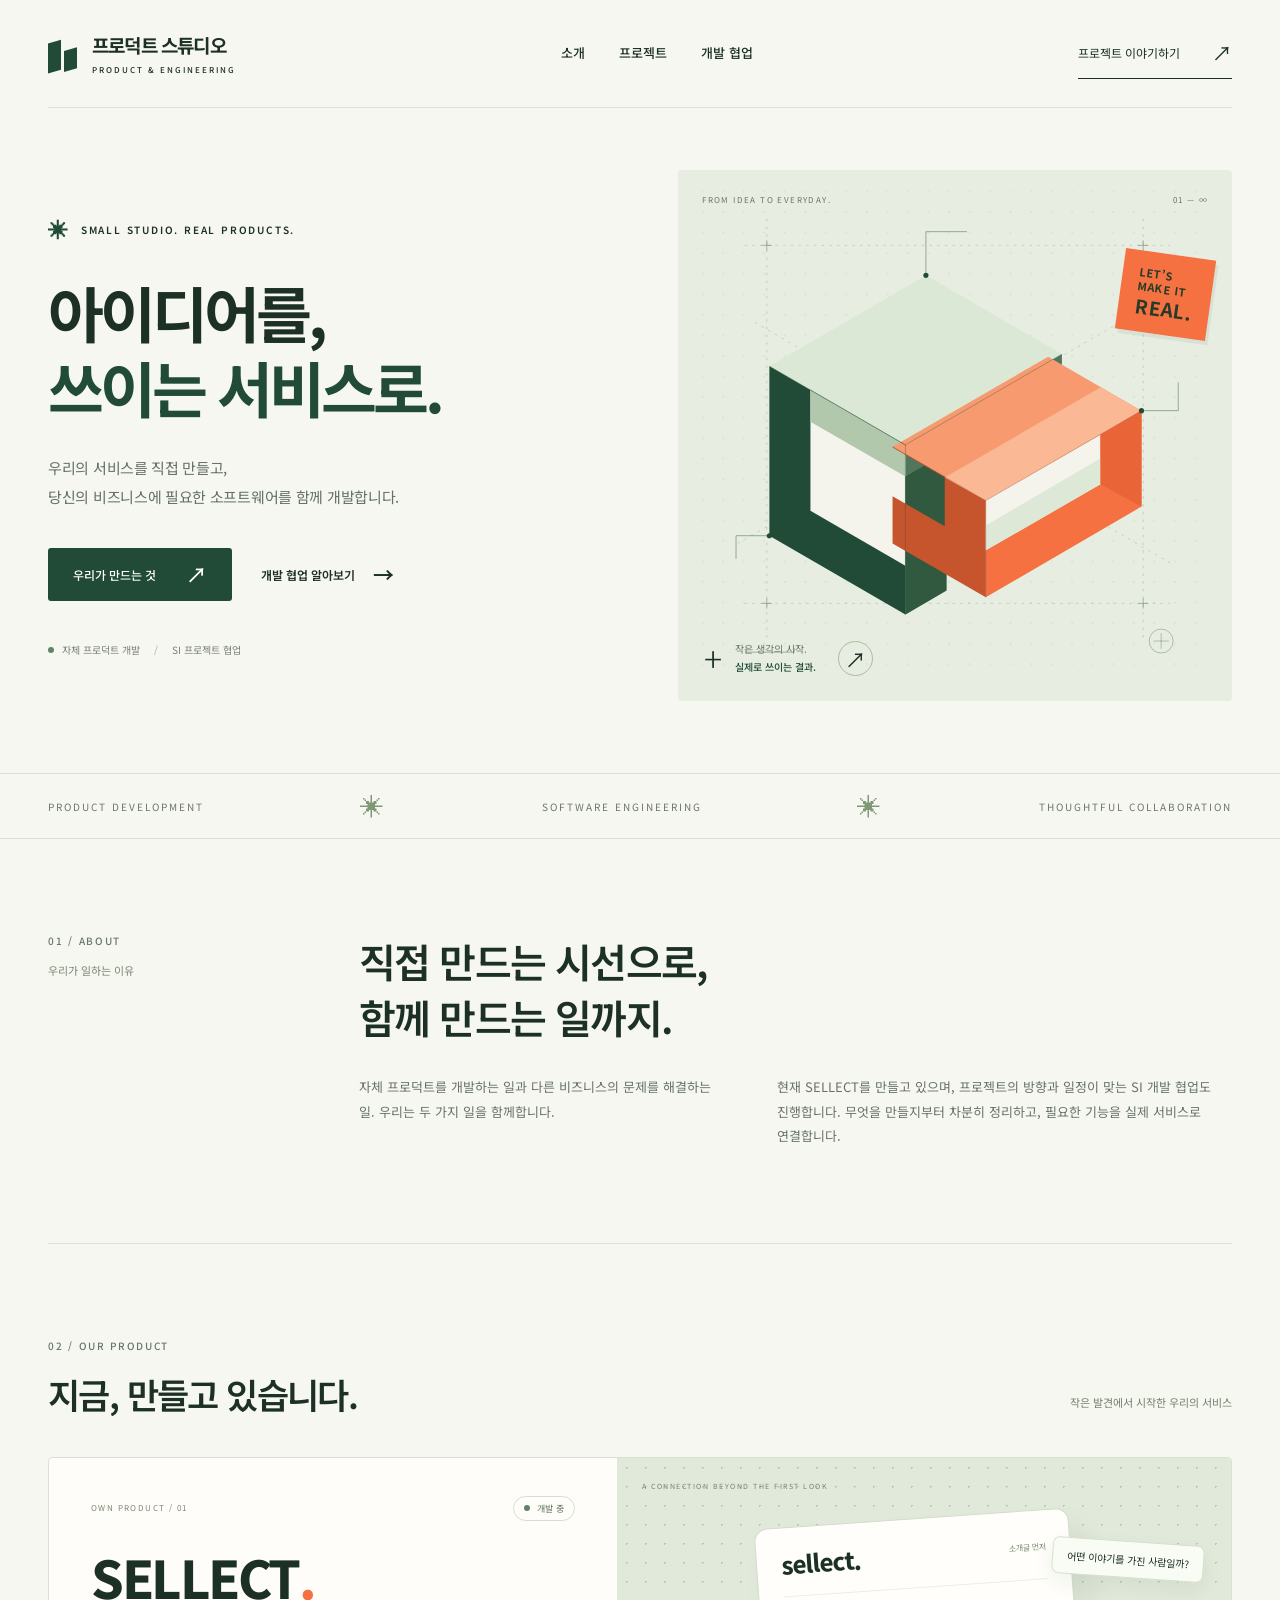
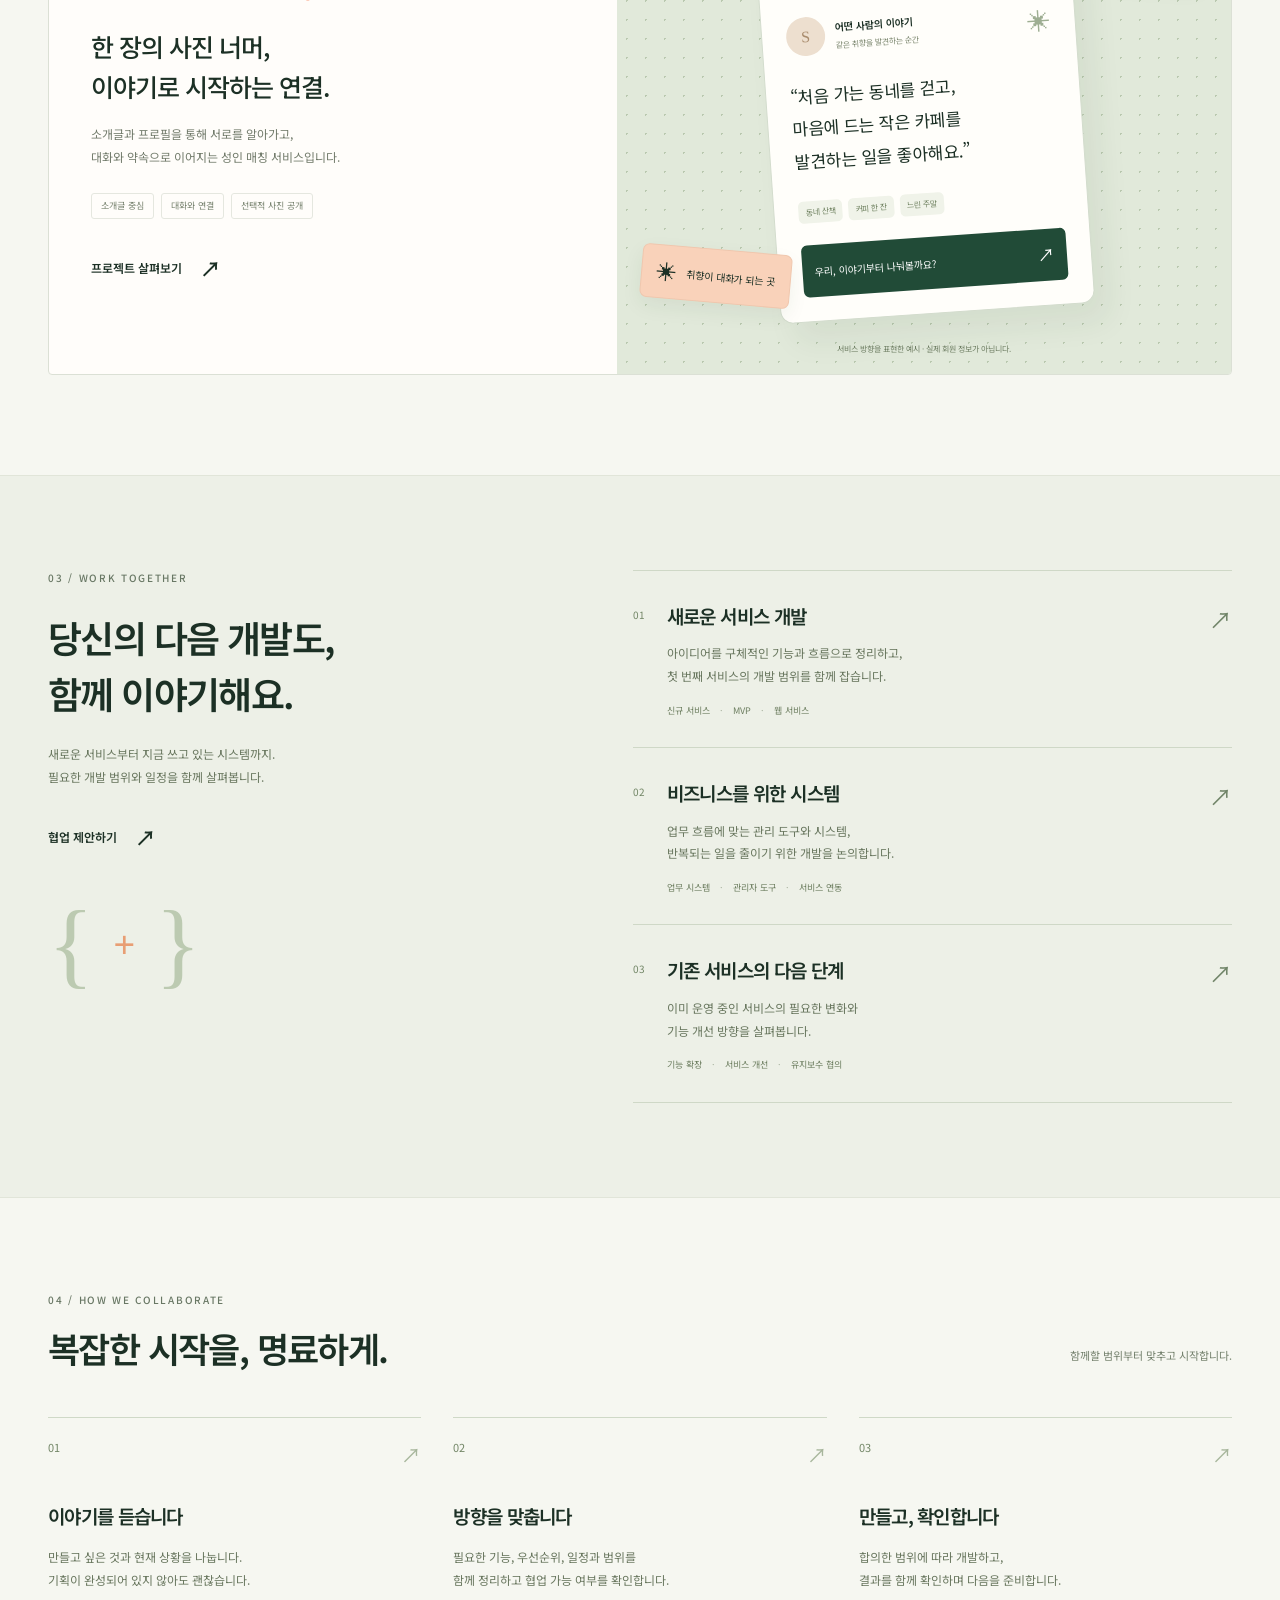
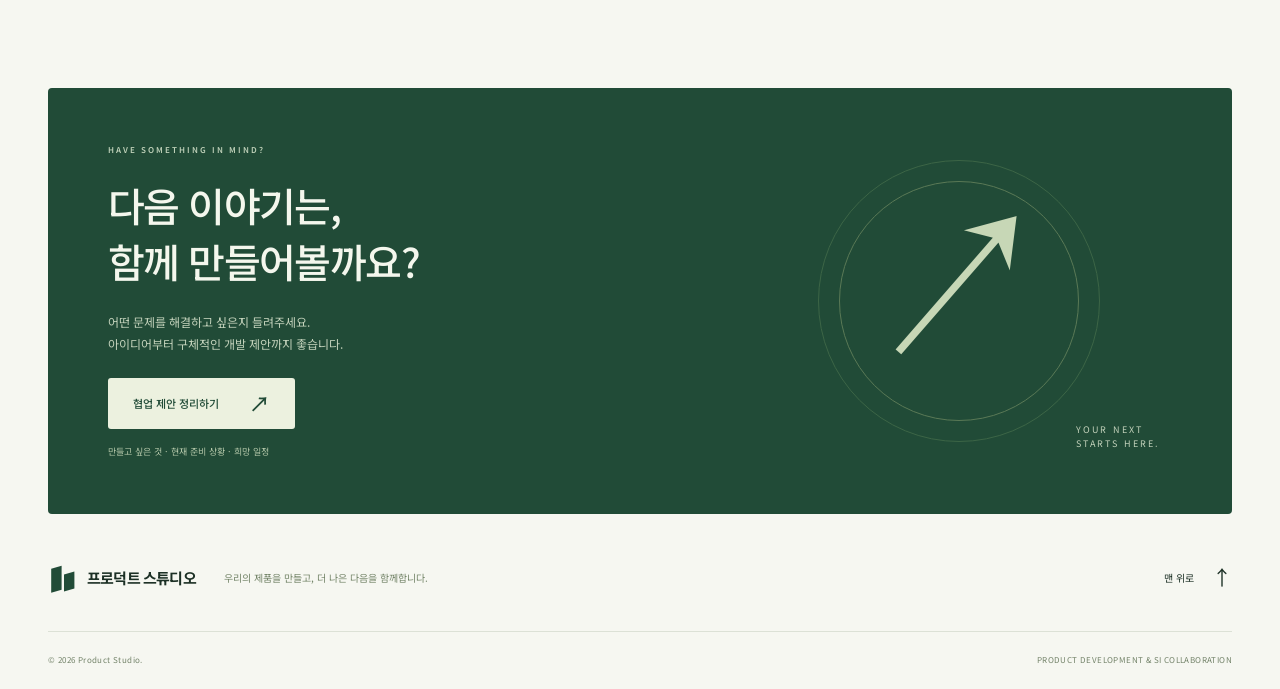
==== ko/index.html @ b7a15a6b "Add files via upload" ====
<!doctype html>
<html lang="ko">
<head>
<meta charset="utf-8"><meta name="viewport" content="width=device-width, initial-scale=1"><meta name="theme-color" content="#f6f7f1"><meta name="description" content="자체 서비스를 만들고, 비즈니스에 필요한 소프트웨어를 함께 개발합니다. SELLECT 프로젝트와 SI 개발 협업을 소개합니다."><title>프로덕트 스튜디오 — 아이디어를, 쓰이는 서비스로.</title><link rel="icon" type="image/svg+xml" href="favicon.svg"><link rel="stylesheet" href="styles.css"><script src="app.js" defer></script>
</head>
<body>
<a class="skip-link" href="#main">본문으로 바로가기</a>
<header class="header"><a href="#" class="brand" aria-label="프로덕트 스튜디오 홈"><span class="brand-mark" aria-hidden="true"><i></i><i></i></span><span>프로덕트 스튜디오<span class="brand-sub">PRODUCT & ENGINEERING</span></span></a><nav class="desktop-nav" aria-label="주 메뉴"><a href="#about">소개</a><a href="#projects">프로젝트</a><a href="#services">개발 협업</a></nav><a class="header-contact" href="#contact">프로젝트 이야기하기 <span aria-hidden="true">↗</span></a><button class="menu-toggle" aria-label="메뉴 열기" aria-expanded="false" aria-controls="mobile-nav"><span></span><span></span></button><nav id="mobile-nav" class="mobile-nav" aria-label="모바일 메뉴" hidden><a href="#about">소개</a><a href="#projects">프로젝트</a><a href="#services">개발 협업</a><a href="#contact">프로젝트 이야기하기 ↗</a></nav></header>
<main id="main">
<section class="hero wrap" aria-labelledby="hero-title"><div class="hero-copy"><p class="eyebrow"><span class="tiny-plus" aria-hidden="true">✳</span> SMALL STUDIO. REAL PRODUCTS.</p><h1 id="hero-title">아이디어를,<br><span>쓰이는 서비스로.</span></h1><p class="hero-description">우리의 서비스를 직접 만들고,<br>당신의 비즈니스에 필요한 소프트웨어를 함께 개발합니다.</p><div class="hero-actions"><a class="button primary" href="#projects">우리가 만드는 것 <span aria-hidden="true">↗</span></a><a class="text-link" href="#services">개발 협업 알아보기 <span aria-hidden="true">→</span></a></div><div class="hero-note"><span class="status-dot" aria-hidden="true"></span> 자체 프로덕트 개발 <span class="note-slash">/</span> SI 프로젝트 협업</div></div><div class="hero-visual" aria-hidden="true"><div class="visual-top"><span>FROM IDEA TO EVERYDAY.</span><span>01 — ∞</span></div><img src="hero-art.svg" alt="" width="640" height="620" class="hero-art"><div class="visual-caption"><span class="caption-plus">+</span><p>작은 생각의 시작.<br><strong>실제로 쓰이는 결과.</strong></p><span class="orbital-arrow">↗</span></div><span class="visual-stamp">LET’S<br>MAKE IT<br><b>REAL.</b></span></div></section>
<div class="discipline-strip"><div class="wrap"><span>PRODUCT DEVELOPMENT</span><i aria-hidden="true">✳</i><span>SOFTWARE ENGINEERING</span><i aria-hidden="true">✳</i><span>THOUGHTFUL COLLABORATION</span></div></div>
<section id="about" class="about wrap section-space" aria-labelledby="about-title"><p class="section-label"><span>01 / ABOUT</span><span>우리가 일하는 이유</span></p><div class="about-content"><h2 id="about-title">직접 만드는 시선으로,<br>함께 만드는 일까지.</h2><div class="about-body"><p>자체 프로덕트를 개발하는 일과 다른 비즈니스의 문제를 해결하는 일. 우리는 두 가지 일을 함께합니다.</p><p>현재 SELLECT를 만들고 있으며, 프로젝트의 방향과 일정이 맞는 SI 개발 협업도 진행합니다. 무엇을 만들지부터 차분히 정리하고, 필요한 기능을 실제 서비스로 연결합니다.</p></div></div></section>
<section id="projects" class="projects wrap section-space" aria-labelledby="projects-title"><div class="section-heading"><div><p class="section-label">02 / OUR PRODUCT</p><h2 id="projects-title">지금, 만들고 있습니다.</h2></div><span class="section-aside">작은 발견에서 시작한 우리의 서비스</span></div><article class="project-card"><div class="project-story"><div class="project-top"><span class="project-kind">OWN PRODUCT / 01</span><span class="status-badge"><span class="status-dot" aria-hidden="true"></span> 개발 중</span></div><h3>SELLECT<span class="project-period">.</span></h3><p class="project-lead">한 장의 사진 너머,<br>이야기로 시작하는 연결.</p><p class="project-description">소개글과 프로필을 통해 서로를 알아가고,<br class="desktop-break"> 대화와 약속으로 이어지는 성인 매칭 서비스입니다.</p><div class="project-tags"><span>소개글 중심</span><span>대화와 연결</span><span>선택적 사진 공개</span></div><button class="project-more text-link" data-open="product-dialog">프로젝트 살펴보기 <span aria-hidden="true">↗</span></button></div><div class="project-visual"><span class="project-visual-label">A CONNECTION BEYOND THE FIRST LOOK</span><div class="floating-note note-one">어떤 이야기를 가진 사람일까?</div><div class="profile-demo"><div class="demo-header"><strong>sellect.</strong><span>소개글 먼저</span></div><div class="demo-identity"><div class="demo-avatar" aria-hidden="true">S</div><div><span class="demo-person">어떤 사람의 이야기</span><span class="demo-small">같은 취향을 발견하는 순간</span></div><span class="demo-star" aria-hidden="true">✳</span></div><p class="demo-intro">“처음 가는 동네를 걷고,<br>마음에 드는 작은 카페를<br>발견하는 일을 좋아해요.”</p><div class="demo-tags"><span>동네 산책</span><span>커피 한 잔</span><span>느린 주말</span></div><div class="demo-prompt">우리, 이야기부터 나눠볼까요? <span aria-hidden="true">↗</span></div></div><div class="floating-note note-two"><span aria-hidden="true">✳</span> 취향이 대화가 되는 곳</div><span class="demo-caption">서비스 방향을 표현한 예시 · 실제 회원 정보가 아닙니다.</span></div></article></section>
<section id="services" class="services section-space" aria-labelledby="services-title"><div class="wrap services-grid"><div class="services-intro"><p class="section-label">03 / WORK TOGETHER</p><h2 id="services-title">당신의 다음 개발도,<br>함께 이야기해요.</h2><p>새로운 서비스부터 지금 쓰고 있는 시스템까지.<br>필요한 개발 범위와 일정을 함께 살펴봅니다.</p><a class="text-link" href="#contact">협업 제안하기 <span aria-hidden="true">↗</span></a><div class="service-symbol" aria-hidden="true"><span>{</span><i>+</i><span>}</span></div></div><div class="service-list"><article><span class="service-number">01</span><div><h3>새로운 서비스 개발</h3><p>아이디어를 구체적인 기능과 흐름으로 정리하고,<br class="desktop-break"> 첫 번째 서비스의 개발 범위를 함께 잡습니다.</p><div class="service-tags">신규 서비스 <span>·</span> MVP <span>·</span> 웹 서비스</div></div><span class="service-arrow" aria-hidden="true">↗</span></article><article><span class="service-number">02</span><div><h3>비즈니스를 위한 시스템</h3><p>업무 흐름에 맞는 관리 도구와 시스템,<br class="desktop-break"> 반복되는 일을 줄이기 위한 개발을 논의합니다.</p><div class="service-tags">업무 시스템 <span>·</span> 관리자 도구 <span>·</span> 서비스 연동</div></div><span class="service-arrow" aria-hidden="true">↗</span></article><article><span class="service-number">03</span><div><h3>기존 서비스의 다음 단계</h3><p>이미 운영 중인 서비스의 필요한 변화와<br class="desktop-break"> 기능 개선 방향을 살펴봅니다.</p><div class="service-tags">기능 확장 <span>·</span> 서비스 개선 <span>·</span> 유지보수 협의</div></div><span class="service-arrow" aria-hidden="true">↗</span></article></div></div></section>
<section class="process wrap section-space" aria-labelledby="process-title"><div class="section-heading"><div><p class="section-label">04 / HOW WE COLLABORATE</p><h2 id="process-title">복잡한 시작을, 명료하게.</h2></div><p class="section-aside">함께할 범위부터 맞추고 시작합니다.</p></div><div class="process-steps"><article><span class="step-index">01 <i aria-hidden="true">↗</i></span><h3>이야기를 듣습니다</h3><p>만들고 싶은 것과 현재 상황을 나눕니다.<br>기획이 완성되어 있지 않아도 괜찮습니다.</p></article><article><span class="step-index">02 <i aria-hidden="true">↗</i></span><h3>방향을 맞춥니다</h3><p>필요한 기능, 우선순위, 일정과 범위를<br>함께 정리하고 협업 가능 여부를 확인합니다.</p></article><article><span class="step-index">03 <i aria-hidden="true">↗</i></span><h3>만들고, 확인합니다</h3><p>합의한 범위에 따라 개발하고,<br>결과를 함께 확인하며 다음을 준비합니다.</p></article></div></section>
<section id="contact" class="contact wrap" aria-labelledby="contact-title"><div><p class="eyebrow">HAVE SOMETHING IN MIND?</p><h2 id="contact-title">다음 이야기는,<br>함께 만들어볼까요?</h2><p>어떤 문제를 해결하고 싶은지 들려주세요.<br>아이디어부터 구체적인 개발 제안까지 좋습니다.</p><button class="button light" data-open="contact-dialog">협업 제안 정리하기 <span aria-hidden="true">↗</span></button><span class="contact-note">만들고 싶은 것 · 현재 준비 상황 · 희망 일정</span></div><div class="contact-art" aria-hidden="true"><div class="contact-ring"></div><span>↗</span><p>YOUR NEXT<br>STARTS HERE.</p></div></section>
</main>
<footer class="footer wrap"><a href="#" class="brand"><span class="brand-mark" aria-hidden="true"><i></i><i></i></span><span>프로덕트 스튜디오</span></a><p>우리의 제품을 만들고, 더 나은 다음을 함께합니다.</p><a href="#main" class="back-top">맨 위로 <span aria-hidden="true">↑</span></a><div class="footer-bottom"><span>© <span id="year">2026</span> Product Studio.</span><span>PRODUCT DEVELOPMENT & SI COLLABORATION</span></div></footer>
<dialog id="product-dialog" aria-labelledby="product-dialog-title"><div class="dialog-header"><span class="section-label">OUR PRODUCT / SELLECT</span><button class="close-dialog" aria-label="프로젝트 소개 닫기">×</button></div><span class="status-badge"><span class="status-dot" aria-hidden="true"></span> 개발 · 내부 테스트 중</span><h2 id="product-dialog-title">사람을 알아가는<br>또 하나의 시작.</h2><p class="dialog-lead">SELLECT는 소개글과 프로필을 통해 상대를 탐색하고, 대화와 약속으로 연결되는 성인 매칭 서비스를 만들고 있습니다.</p><div class="product-details"><article><span>01</span><div><h3>소개글에서 시작</h3><p>취향과 이야기를 통해 서로를 알아가는 경험을 지향합니다.</p></div></article><article><span>02</span><div><h3>대화에서 만남으로</h3><p>프로필 탐색 이후 대화와 약속으로 이어지는 흐름을 설계합니다.</p></div></article><article><span>03</span><div><h3>공개는 자신의 선택으로</h3><p>원본 사진 공개는 상대방의 동의에 따라 이루어지는 방향으로 개발합니다.</p></div></article></div><p class="dialog-footnote">현재 팀 내부 테스트 단계입니다. 소개 화면은 서비스 방향을 표현한 예시이며, 정식 출시 전 기능과 화면은 변경될 수 있습니다.</p></dialog>
<dialog id="contact-dialog" aria-labelledby="contact-dialog-title"><div class="dialog-header"><span class="section-label">LET’S MAKE SOMETHING</span><button class="close-dialog" aria-label="협업 제안 닫기">×</button></div><h2 id="contact-dialog-title">어떤 것을<br>만들고 싶으신가요?</h2><p class="dialog-lead">몇 가지를 적으면 전달하기 좋은 제안문으로 정리해드립니다. 작성 내용은 이 화면에만 남습니다.</p><form id="brief-form"><label>어떤 도움이 필요한가요?<select name="type"><option>새로운 서비스 개발</option><option>업무 시스템 구축</option><option>기존 서비스 개선</option><option>기타 개발 협업</option></select></label><label>만들고 싶은 것 <span class="required">필수</span><textarea name="description" rows="3" placeholder="해결하고 싶은 문제나 만들고 싶은 서비스를 알려주세요." required maxlength="2000"></textarea></label><div class="form-row"><label>현재 준비된 것<input name="prepared" placeholder="예: 아이디어, 기획서, 기존 서비스" maxlength="300"></label><label>희망 일정<input name="schedule" placeholder="예: 협의 후 결정" maxlength="100"></label></div><label>예상 예산 <span class="optional">선택</span><input name="budget" placeholder="예: 범위를 정한 뒤 협의" maxlength="100"></label><button class="button primary form-submit" type="submit">제안문 만들기 <span aria-hidden="true">↗</span></button><p class="form-disclaimer">자동 전송되지 않습니다. 제안문을 복사해 담당자에게 전달할 수 있습니다.</p></form><div id="brief-result" hidden><label for="brief-output">작성한 협업 제안</label><textarea id="brief-output" rows="10" readonly></textarea><div class="result-actions"><button class="button primary" id="copy-brief">내용 복사하기 <span aria-hidden="true">↗</span></button><button class="text-link" id="edit-brief">다시 수정하기</button></div><p id="copy-status" role="status" aria-live="polite"></p></div></dialog>
</body></html>
---- ko/styles.css ----
@import url('https://fonts.googleapis.com/css2?family=Noto+Sans+KR:wght@400;500;600;700;800;900&display=swap');
:root{--paper:#f6f7f1;--ink:#1c3025;--green:#214b37;--muted:#68746b;--line:#dce1d6;--mint:#e4ebdf;--orange:#f57141;--font:'Noto Sans KR',Arial,sans-serif}
*{box-sizing:border-box}html{scroll-behavior:smooth;scroll-padding-top:110px}body{margin:0;background:var(--paper);color:var(--ink);font-family:var(--font);font-size:15px;line-height:1.7;word-break:keep-all}button,input,textarea,select{font:inherit}button,a{-webkit-tap-highlight-color:transparent}a{color:inherit;text-decoration:none}button{cursor:pointer;color:inherit}a:focus-visible,button:focus-visible,input:focus-visible,textarea:focus-visible,select:focus-visible{outline:3px solid var(--orange);outline-offset:5px}::selection{background:#e0a98b;color:var(--ink)}.wrap{width:min(1248px,calc(100% - 96px));margin-inline:auto}.header{width:min(1344px,calc(100% - 96px));height:108px;margin:auto;display:flex;align-items:center;justify-content:space-between;gap:28px;border-bottom:1px solid var(--line);position:relative}.brand{display:inline-flex;align-items:center;gap:12px;font-weight:700;font-size:19px;letter-spacing:-.8px;line-height:1.4}.brand-sub{display:block;font-size:8px;letter-spacing:2px;margin-top:5px;font-weight:500}.brand-mark{display:flex;align-items:center;gap:3px;width:32px;height:36px;transform:skewY(-16deg)}.brand-mark i{display:block;background:var(--green);width:13px;height:30px}.brand-mark i:last-child{height:21px;align-self:flex-end}.desktop-nav{display:flex;gap:34px;font-size:13px;font-weight:500}.desktop-nav a:hover,.text-link:hover,.back-top:hover{color:#b74c28}.header-contact{font-size:12px;border-bottom:1px solid var(--ink);padding:8px 0;display:flex;gap:32px;align-items:center}.header-contact span{font-size:20px}.menu-toggle{display:none}.hero{display:grid;grid-template-columns:1.08fr 1fr;align-items:center;min-height:665px;padding-block:62px 72px;gap:32px}.eyebrow{font-size:10px;letter-spacing:1.8px;font-weight:600;display:flex;align-items:center;gap:11px;margin:0 0 27px}.tiny-plus{font-size:20px;color:var(--green)}h1,h2,h3,p{margin-top:0}h1{font-size:clamp(42px,4.75vw,68px);line-height:1.24;font-weight:700;letter-spacing:-4px;margin-bottom:30px}h1 span{color:var(--green)}.hero-description{font-size:15px;color:#657167;line-height:1.9;letter-spacing:-.3px;margin-bottom:37px}.hero-actions{display:flex;align-items:center;gap:29px}.button{display:inline-flex;justify-content:space-between;align-items:center;gap:30px;min-height:53px;padding:14px 24px;font-size:12px;border:1px solid transparent;font-weight:500;border-radius:3px;transition:background .2s,transform .2s}.button:hover{transform:translateY(-2px)}.button span{font-size:21px;line-height:1}.primary{background:var(--green);color:white}.primary:hover{background:#173b29}.text-link{display:inline-flex;align-items:center;gap:18px;font-size:12px;font-weight:600;border:0;background:transparent;padding:8px 0}.text-link span{font-size:21px}.hero-note{display:flex;gap:8px;align-items:center;font-size:10px;color:#788175;margin-top:40px}.status-dot{display:inline-block;width:6px;height:6px;background:#608369;border-radius:50%;flex:none}.note-slash{padding:0 6px;color:#a9b0a2}.hero-visual{position:relative;align-self:stretch;min-height:480px;isolation:isolate;background:#e7ede1;border-radius:4px;overflow:hidden}.visual-top{position:absolute;top:23px;left:24px;right:24px;display:flex;justify-content:space-between;font-size:8px;letter-spacing:1.4px;z-index:2;color:#687665}.hero-art{width:100%;height:100%;position:absolute;inset:0;object-fit:contain}.visual-caption{position:absolute;bottom:25px;left:26px;display:flex;align-items:center;gap:13px;z-index:2}.caption-plus{font-size:34px;font-weight:300;line-height:1}.visual-caption p{margin:0;font-size:10px;line-height:1.8;color:#6d7968}.visual-caption strong{color:var(--green);font-weight:500}.orbital-arrow{border:1px solid #adbba4;border-radius:50%;width:35px;height:35px;display:grid;place-items:center;font-size:21px;margin-left:9px}.visual-stamp{position:absolute;right:22px;top:84px;transform:rotate(8deg);font-size:11px;font-weight:700;line-height:1.25;letter-spacing:.5px;background:var(--orange);color:#253b27;padding:15px 17px;box-shadow:3px 4px 0 #214b3712}.visual-stamp b{font-size:19px}.discipline-strip{border-block:1px solid var(--line)}.discipline-strip .wrap{display:flex;justify-content:space-between;align-items:center;gap:20px;height:64px;font-size:10px;letter-spacing:2px;color:#6b776c}.discipline-strip i{font-size:24px;font-style:normal;color:#819877}.section-space{padding-block:94px}.section-label{font-size:10px;font-weight:500;letter-spacing:1.7px;color:#687764;margin:0 0 24px;line-height:1.6}.section-label span+span{display:block;letter-spacing:0;font-size:11px;font-weight:400;margin-top:13px;color:#7c8874}.about{display:grid;grid-template-columns:1fr 3fr;gap:20px;border-bottom:1px solid var(--line)}h2{font-size:35px;line-height:1.5;font-weight:600;letter-spacing:-1.6px;margin-bottom:22px}.about-content h2{font-size:40px;line-height:1.4}.about-body{display:grid;grid-template-columns:1fr 1.25fr;gap:54px;color:var(--muted);margin-top:30px;font-size:13px;line-height:1.9}.about-body p{margin:0}.section-heading{display:flex;align-items:flex-end;justify-content:space-between;gap:25px;margin-bottom:36px}.section-heading .section-label{margin-bottom:14px}.section-heading h2{margin:0}.section-aside{font-size:11px;color:#74816d;margin:0 0 9px}.projects{padding-bottom:100px}.project-card{display:grid;grid-template-columns:1fr 1.08fr;border:1px solid #dbe0d5;background:#fffdfa;border-radius:4px;overflow:hidden;min-height:500px}.project-story{padding:38px 42px}.project-top{display:flex;justify-content:space-between;align-items:center;margin-bottom:30px}.project-kind{font-size:8px;letter-spacing:1.4px;color:#7b8773}.status-badge{display:inline-flex;gap:7px;align-items:center;border:1px solid #d6decd;border-radius:20px;font-size:9px;padding:4px 10px;color:#5e7356}.project-story h3{font-size:52px;letter-spacing:-2.5px;line-height:1;margin:0 0 23px;font-weight:800}.project-period{color:var(--orange)}.project-lead{font-size:25px;font-weight:500;line-height:1.6;letter-spacing:-1px;margin-bottom:17px}.project-description{font-size:12px;line-height:1.9;color:#727b6b;margin-bottom:25px}.project-tags{display:flex;flex-wrap:wrap;gap:7px}.project-tags span{font-size:9px;border:1px solid #e5e7df;padding:4px 9px;border-radius:3px;color:#75806c}.project-more{margin-top:24px}.project-visual{background:#e1e9da;position:relative;display:flex;justify-content:center;align-items:center;padding:60px 30px;overflow:hidden;background-image:radial-gradient(#b9c8af 1px,transparent 1px);background-size:19px 19px}.project-visual-label{position:absolute;top:23px;left:25px;font-size:7px;letter-spacing:1.5px;color:#738368}.profile-demo{width:315px;max-width:100%;background:#fffefa;padding:24px;border-radius:13px;transform:rotate(-4deg);box-shadow:14px 20px 30px #263d2310;border:1px solid #d3dccd}.demo-header{display:flex;justify-content:space-between;align-items:center;padding-bottom:20px;border-bottom:1px solid #eceee6}.demo-header strong{font-size:24px;font-weight:800;letter-spacing:-1px;line-height:1}.demo-header>span{font-size:8px;color:#7d8c73}.demo-identity{display:flex;align-items:center;gap:10px;margin-top:21px}.demo-avatar{width:39px;height:39px;border-radius:50%;background:#eddfcf;display:grid;place-items:center;color:#a98c6d;font-size:16px;font-family:Georgia,serif}.demo-person{display:block;font-size:10px;font-weight:600}.demo-small{display:block;font-size:8px;margin-top:3px;color:#7d8870}.demo-star{margin-left:auto;color:#9eae92;font-size:23px}.demo-intro{font-size:17px;letter-spacing:-.5px;line-height:1.9;margin:24px 0}.demo-tags{display:flex;gap:6px}.demo-tags span{font-size:8px;padding:4px 7px;border-radius:5px;background:#f0f3e9;color:#728463}.demo-prompt{font-size:10px;background:#214b37;color:#fff;padding:12px;margin-top:22px;border-radius:6px;display:flex;justify-content:space-between;align-items:center}.demo-prompt span{font-size:17px}.floating-note{position:absolute;z-index:2;font-size:10px;background:#f9fbf5;box-shadow:0 8px 20px #1b3c2610;border:1px solid #d6e1cd;padding:9px 14px;border-radius:7px;white-space:nowrap}.note-one{top:83px;right:27px;transform:rotate(4deg)}.note-two{bottom:71px;left:24px;background:#f9d2ba;transform:rotate(5deg);border-color:#f0c7ae;display:flex;align-items:center;gap:10px}.note-two span{font-size:20px}.demo-caption{position:absolute;bottom:18px;left:10px;right:10px;text-align:center;font-size:8px;color:#6d7d62}.services{background:#edf0e7;border-block:1px solid #e1e5d9}.services-grid{display:grid;grid-template-columns:1fr 1.2fr;gap:85px}.services-intro h2{font-size:37px}.services-intro>p:not(.section-label){font-size:12px;color:#69775f;line-height:1.9}.services-intro>.text-link{margin-top:11px}.service-symbol{display:flex;align-items:center;gap:20px;margin-top:34px;line-height:1;font-family:Georgia,serif;font-size:95px;color:#bccab1}.service-symbol i{font-family:Arial,sans-serif;font-size:37px;font-style:normal;color:#e89e74}.service-list article{display:flex;position:relative;gap:22px;padding:29px 0;border-top:1px solid #cfd8c7}.service-list article:last-child{border-bottom:1px solid #cfd8c7}.service-number{font-size:10px;color:#718565;margin-top:6px}.service-list h3{font-size:19px;letter-spacing:-.6px;font-weight:600;margin-bottom:10px}.service-list p{font-size:12px;color:#69775f;line-height:1.9;margin-bottom:15px}.service-tags{font-size:9px;color:#6c7d5f}.service-tags span{padding:0 7px;color:#a1ac97}.service-arrow{margin-left:auto;font-size:23px;color:#718569}.process{padding-bottom:96px}.process-steps{display:grid;grid-template-columns:repeat(3,1fr);gap:32px;margin-top:43px}.process-steps article{border-top:1px solid #cfd9c7;padding-top:20px}.step-index{display:flex;justify-content:space-between;font-size:11px;color:#718565;margin-bottom:28px}.step-index i{font-style:normal;font-size:20px;color:#a7b69c}.process-steps h3{font-size:19px;font-weight:600;letter-spacing:-.7px;margin-bottom:14px}.process-steps p{font-size:12px;line-height:1.9;color:#69775f;margin:0}.contact{background:#214b37;color:#f4f7ed;display:grid;grid-template-columns:1.5fr 1fr;padding:55px 60px;min-height:400px;position:relative;overflow:hidden;border-radius:4px}.contact .eyebrow{font-size:8px;letter-spacing:2px;color:#bed0b8;margin-bottom:20px}.contact h2{font-size:40px;font-weight:500;line-height:1.4;margin-bottom:22px}.contact p:not(.eyebrow){font-size:12px;color:#c3d2bb;line-height:1.9}.light{background:#ecf1df;color:var(--green);margin-top:10px;min-height:48px;font-size:11px}.light:hover{background:#fff}.contact-note{display:block;font-size:9px;color:#b5c8aa;margin-top:15px}.contact-art{position:relative;min-height:270px;display:flex;align-items:center;justify-content:center}.contact-ring{position:absolute;width:240px;height:240px;border:1px solid #5a7956;border-radius:50%}.contact-ring::after{content:'';position:absolute;inset:-22px;border:1px solid #3c6546;border-radius:50%}.contact-art>span{font:200px/1 Arial,sans-serif;color:#c7d7b6;z-index:1;transform:rotate(-4deg);padding-bottom:25px}.contact-art>p{position:absolute;bottom:0;right:12px;font-size:9px!important;letter-spacing:2px;line-height:1.5!important}.footer{padding-block:45px 22px;display:flex;flex-wrap:wrap;align-items:center;gap:28px}.footer .brand{font-size:15px}.footer .brand-mark{transform:scale(.8) skewY(-16deg);margin-right:-5px}.footer>p{font-size:10px;color:#748569;margin:0}.back-top{margin-left:auto;font-size:10px;display:flex;gap:18px;align-items:center}.back-top span{font-size:20px}.footer-bottom{width:100%;border-top:1px solid var(--line);padding-top:21px;display:flex;justify-content:space-between;font-size:8px;color:#738369;letter-spacing:.4px;margin-top:8px}.skip-link{position:fixed;top:5px;left:10px;transform:translateY(-160%);padding:10px 15px;background:white;z-index:99}.skip-link:focus{transform:translateY(0)}dialog{border:1px solid #d4decd;border-radius:10px;width:600px;max-width:calc(100% - 32px);max-height:90dvh;padding:32px;background:var(--paper);color:var(--ink);box-shadow:0 25px 80px #112a2340;overflow:auto}dialog::backdrop{background:#142b24a8;backdrop-filter:blur(5px)}.dialog-header{display:flex;justify-content:space-between;align-items:center;margin-bottom:20px;gap:10px}.dialog-header .section-label{margin:0;font-size:9px}.close-dialog{border:1px solid #d6dfcf;background:transparent;border-radius:50%;width:34px;height:34px;line-height:1;font-size:23px;flex:none}.close-dialog:hover{background:#e6ecdf}dialog h2{font-size:32px;line-height:1.4;margin-top:22px;margin-bottom:20px}.dialog-lead{font-size:13px;color:#6e7b67;line-height:1.9}.product-details{margin:28px 0}.product-details article{border-top:1px solid var(--line);display:flex;gap:18px;padding:17px 0}.product-details article>span{font-size:10px;color:#70845d;padding-top:5px}.product-details h3{font-size:15px;margin-bottom:5px}.product-details p{font-size:12px;color:#6d7c61;margin:0}.dialog-footnote{font-size:10px;color:#6b7a5f;background:#eaf0e1;padding:14px;margin:0}.form-row{display:grid;grid-template-columns:1fr 1fr;gap:15px}form label,#brief-result>label{display:block;font-size:12px;font-weight:500;margin-bottom:16px}input,select,textarea{display:block;width:100%;border:1px solid #ced8c5;border-radius:5px;background:#fffefa;padding:11px 12px;margin-top:7px;font-size:12px;color:#243b2b}textarea{resize:vertical;min-height:70px}input::placeholder,textarea::placeholder{color:#7e8c72;font-size:11px}.required,.optional{font-size:9px;font-weight:400;margin-left:6px;color:#718363}.required{color:#a55b3e}.form-submit{width:100%;margin-top:3px}.form-disclaimer{font-size:10px;text-align:center;margin:12px 0 0;color:#6d7d61}.result-actions{display:flex;align-items:center;gap:22px;margin-top:17px}#copy-status{font-size:12px;color:var(--green);min-height:1.7em;margin:13px 0 0}#brief-output{line-height:1.8;min-height:220px}body.modal-open{overflow:hidden}[hidden]{display:none!important}
@media(min-width:1600px){.hero{min-height:710px}.hero-visual{min-height:500px}}
@media(max-width:1100px){.wrap,.header{width:calc(100% - 64px)}.hero{gap:20px;min-height:600px}.hero-visual{min-height:440px}.hero-actions{gap:17px}.button{padding-inline:19px;gap:22px}.hero-actions .text-link{font-size:11px;gap:10px}h1{font-size:49px;letter-spacing:-3.2px}.hero-description{font-size:12px}.project-story{padding:30px}.project-top{gap:8px}.project-lead{font-size:22px}.services-grid{gap:55px}.section-aside{font-size:10px}.contact{padding:45px}.profile-demo{width:280px}.note-one{right:15px;top:65px}.note-two{left:15px;bottom:65px}.contact-art>span{font-size:160px}.contact-ring{width:190px;height:190px}}
@media(max-width:800px){.header{height:86px}.desktop-nav{gap:20px;font-size:11px}.header-contact{display:none}.brand{font-size:16px}.hero{grid-template-columns:1fr;gap:36px;padding-block:44px}.hero-copy{max-width:650px}.hero h1{font-size:60px}.hero-description{font-size:14px}.hero-actions .text-link{font-size:12px}.hero-note{margin-top:26px}.hero-visual{height:440px;min-height:0}.hero-art{object-fit:contain}.visual-stamp{right:42px}.discipline-strip .wrap{font-size:8px;letter-spacing:1px;gap:12px}.discipline-strip i{font-size:18px}.section-space{padding-block:64px}.about{grid-template-columns:1fr}.about .section-label>span{display:inline}.about .section-label>span+span{margin-left:25px}.about-content h2{font-size:35px}.about-body{gap:35px}.project-card{grid-template-columns:1fr 1fr}.project-story{padding:25px}.project-story h3{font-size:42px}.project-top{display:block;margin-bottom:25px}.project-top .status-badge{margin-top:10px}.project-kind{display:block}.project-lead{font-size:19px}.project-description{font-size:11px}.project-visual{padding:60px 20px}.profile-demo{padding:18px}.demo-intro{font-size:14px}.floating-note{font-size:8px;padding:7px 10px}.note-one{top:65px;right:12px}.note-two{bottom:55px;left:8px}.project-visual-label{font-size:6px;left:16px}.demo-caption{font-size:6px}.services-grid{grid-template-columns:1fr 1.2fr;gap:30px}.services-intro h2{font-size:29px}.service-list article{gap:12px}.service-list h3{font-size:17px}.service-list p{font-size:11px}.service-tags{font-size:8px}.section-aside{display:none}.process-steps{gap:22px}.process-steps h3{font-size:16px}.process-steps p{font-size:11px}.contact{padding:36px;grid-template-columns:1.5fr 1fr}.contact h2{font-size:32px}.contact-art>span{font-size:125px}.contact-ring{width:145px;height:145px}.contact-ring:after{inset:-15px}.contact-art>p{font-size:7px!important}.footer>p{display:none}}
@media(max-width:580px){html{scroll-padding-top:30px}.wrap,.header{width:calc(100% - 40px)}.header{height:78px}.brand{font-size:15px;gap:8px}.brand-sub{font-size:6px;letter-spacing:1.6px}.brand-mark{transform:scale(.85) skewY(-16deg);width:30px}.desktop-nav{display:none}.menu-toggle{display:flex;flex-direction:column;justify-content:center;gap:6px;width:38px;height:38px;border:1px solid #d4deca;border-radius:50%;background:transparent;padding:10px}.menu-toggle span{width:16px;height:1px;background:var(--ink)}.mobile-nav{position:absolute;top:68px;right:0;left:0;background:#fffefa;border:1px solid var(--line);border-radius:5px;z-index:10;padding:14px;box-shadow:0 12px 20px #223b2112}.mobile-nav a{display:block;padding:10px;font-size:13px}.hero{padding-top:35px;gap:32px}.eyebrow{font-size:8px;letter-spacing:1.2px;margin-bottom:23px}.hero h1{font-size:42px;letter-spacing:-2.5px;line-height:1.32;margin-bottom:23px}.hero-description{font-size:12px;line-height:1.95;margin-bottom:25px}.hero-actions{gap:20px}.hero-actions .button{font-size:10px;padding:12px 16px;gap:22px;min-height:47px}.hero-actions .text-link{font-size:10px;gap:10px}.hero-note{font-size:8px;margin-top:24px}.hero-visual{height:350px}.visual-top{font-size:6px;left:17px;right:17px;top:17px}.visual-stamp{top:65px;right:18px;padding:10px 12px;font-size:9px}.visual-stamp b{font-size:15px}.visual-caption{bottom:18px;left:18px;gap:8px}.visual-caption p{font-size:8px}.orbital-arrow{width:28px;height:28px;font-size:17px;margin-left:7px}.caption-plus{font-size:27px}.discipline-strip .wrap{justify-content:center;gap:20px;font-size:7px;height:51px}.discipline-strip .wrap span:last-child,.discipline-strip i:last-of-type{display:none}.section-space{padding-block:48px}.section-label{font-size:8px;margin-bottom:20px}.about{gap:5px}.about .section-label>span+span{font-size:9px;margin-left:20px}.about-content h2{font-size:28px;letter-spacing:-1.5px}.about-body{grid-template-columns:1fr;gap:16px;margin-top:24px;font-size:12px;line-height:1.9}h2{font-size:27px;letter-spacing:-1.2px}.section-heading{margin-bottom:25px}.project-card{grid-template-columns:1fr}.project-story{padding:26px}.project-top{display:flex;align-items:center;margin-bottom:29px}.project-top .status-badge{margin:0}.project-story h3{font-size:47px}.project-lead{font-size:23px}.project-description{font-size:12px}.project-tags span{font-size:8px}.project-more{margin-top:21px;font-size:11px}.project-visual{min-height:415px;padding:56px 28px}.profile-demo{width:275px;padding:22px}.demo-intro{font-size:16px}.project-visual-label{font-size:6px;left:22px}.note-one{top:64px;font-size:9px}.note-two{bottom:53px;left:14px;font-size:9px}.demo-caption{font-size:7px;bottom:15px}.services-grid{grid-template-columns:1fr;gap:27px}.services-intro h2{font-size:29px;margin-bottom:17px}.services-intro p{font-size:12px}.service-symbol{display:none}.services-intro>.text-link{margin-top:3px}.service-list article{padding:23px 0;gap:18px}.service-number{font-size:9px}.service-list h3{font-size:19px}.service-list p{font-size:12px}.service-tags{font-size:9px}.service-arrow{font-size:22px}.process-steps{grid-template-columns:1fr;gap:25px;margin-top:28px}.process-steps article{display:grid;grid-template-columns:45px 1fr;padding-top:20px;gap:5px 15px}.step-index{grid-row:span 2;display:block;margin:0;font-size:10px;padding-top:5px}.step-index i{display:block;margin-top:15px;font-size:22px}.process-steps h3{font-size:19px;margin:0 0 7px}.process-steps p{font-size:12px}.contact{padding:30px 25px;grid-template-columns:1fr;min-height:0}.contact h2{font-size:31px}.contact .eyebrow{font-size:7px}.contact-art{display:none}.contact p:not(.eyebrow){font-size:11px}.contact .button{font-size:10px}.contact-note{font-size:8px}.footer{padding-top:28px;gap:20px}.footer .brand{font-size:13px;gap:4px}.back-top{font-size:9px;gap:11px}.footer-bottom{font-size:7px;margin:0;gap:10px;align-items:center}.footer-bottom span:last-child{max-width:145px;text-align:right;font-size:6px}dialog{padding:23px;border-radius:8px}dialog h2{font-size:28px}.dialog-lead{font-size:12px}.form-row{grid-template-columns:1fr;gap:0}.result-actions{gap:17px}.result-actions .button{font-size:11px;gap:17px}.result-actions .text-link{font-size:11px}.dialog-footnote{font-size:9px}.form-disclaimer{font-size:9px}.dialog-header .section-label{font-size:8px}}
@media(prefers-reduced-motion:reduce){html{scroll-behavior:auto}*,*::before,*::after{transition:none!important;animation:none!important}}
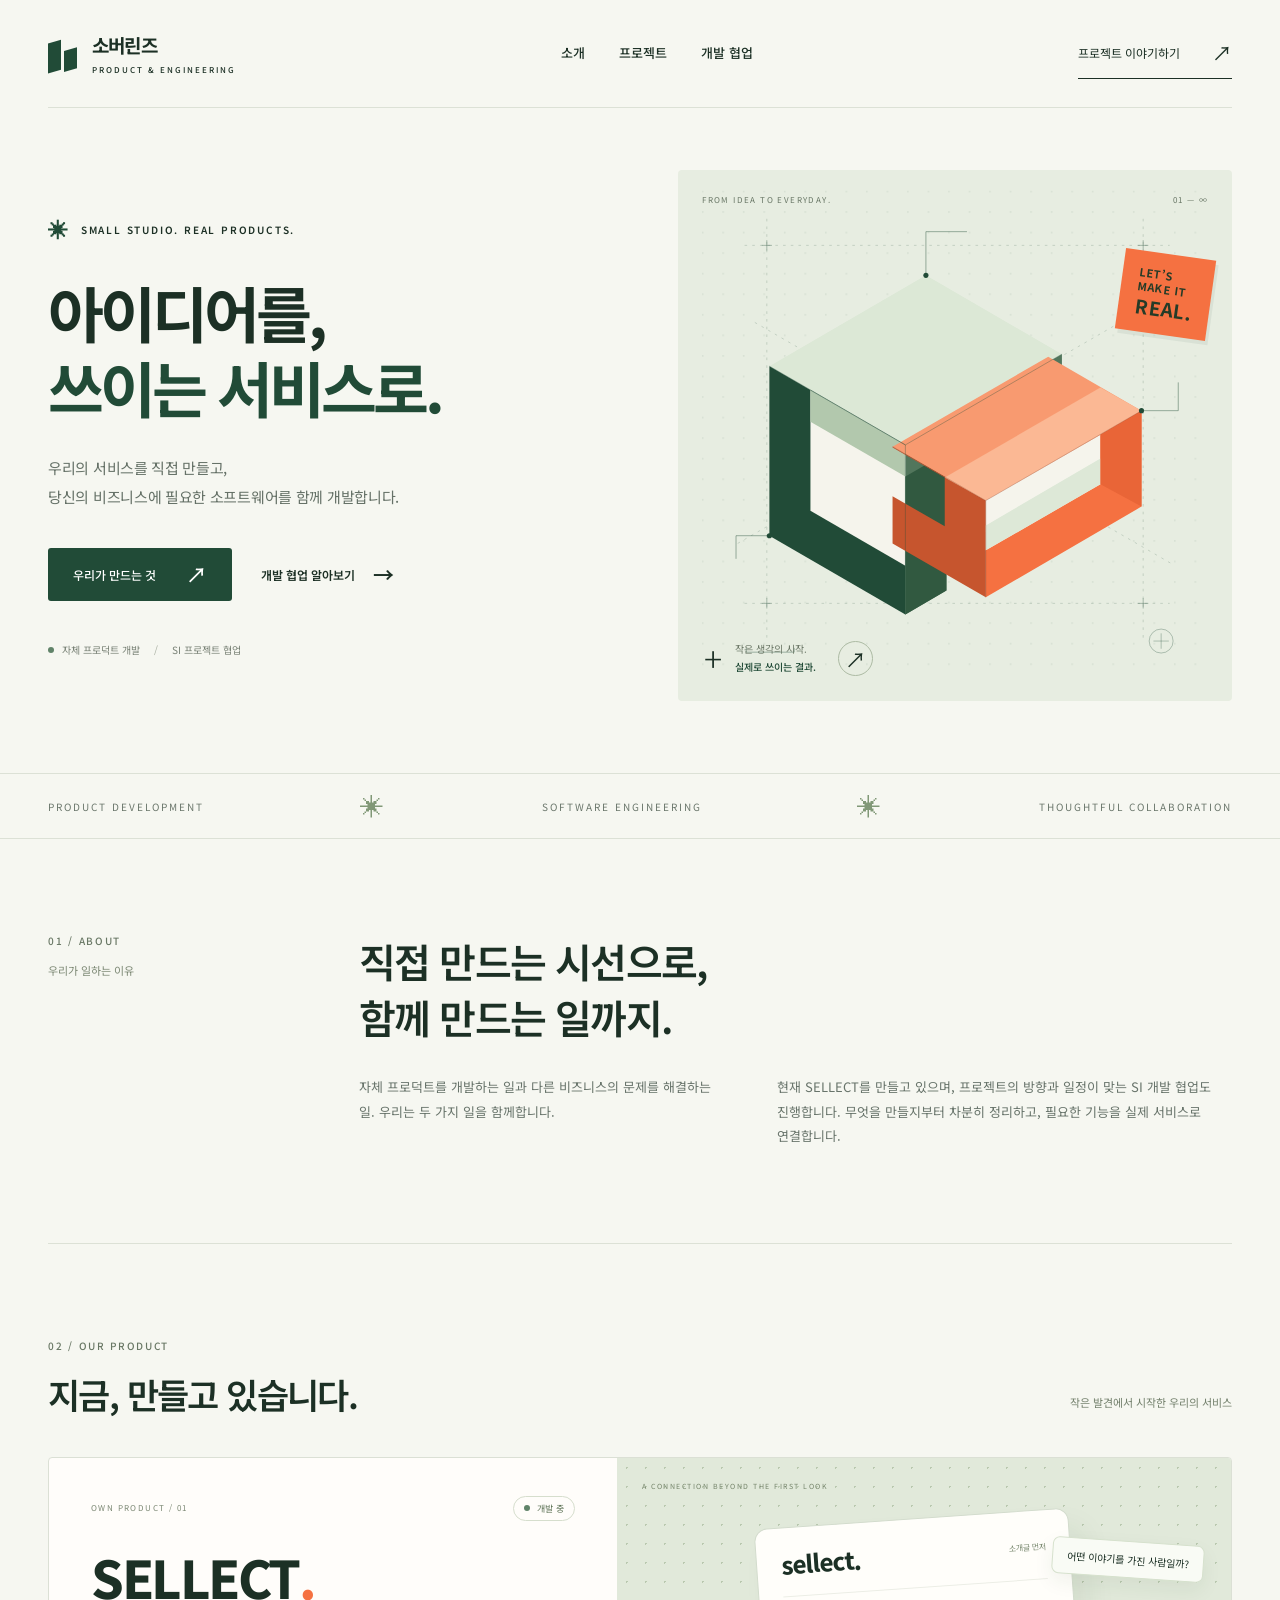
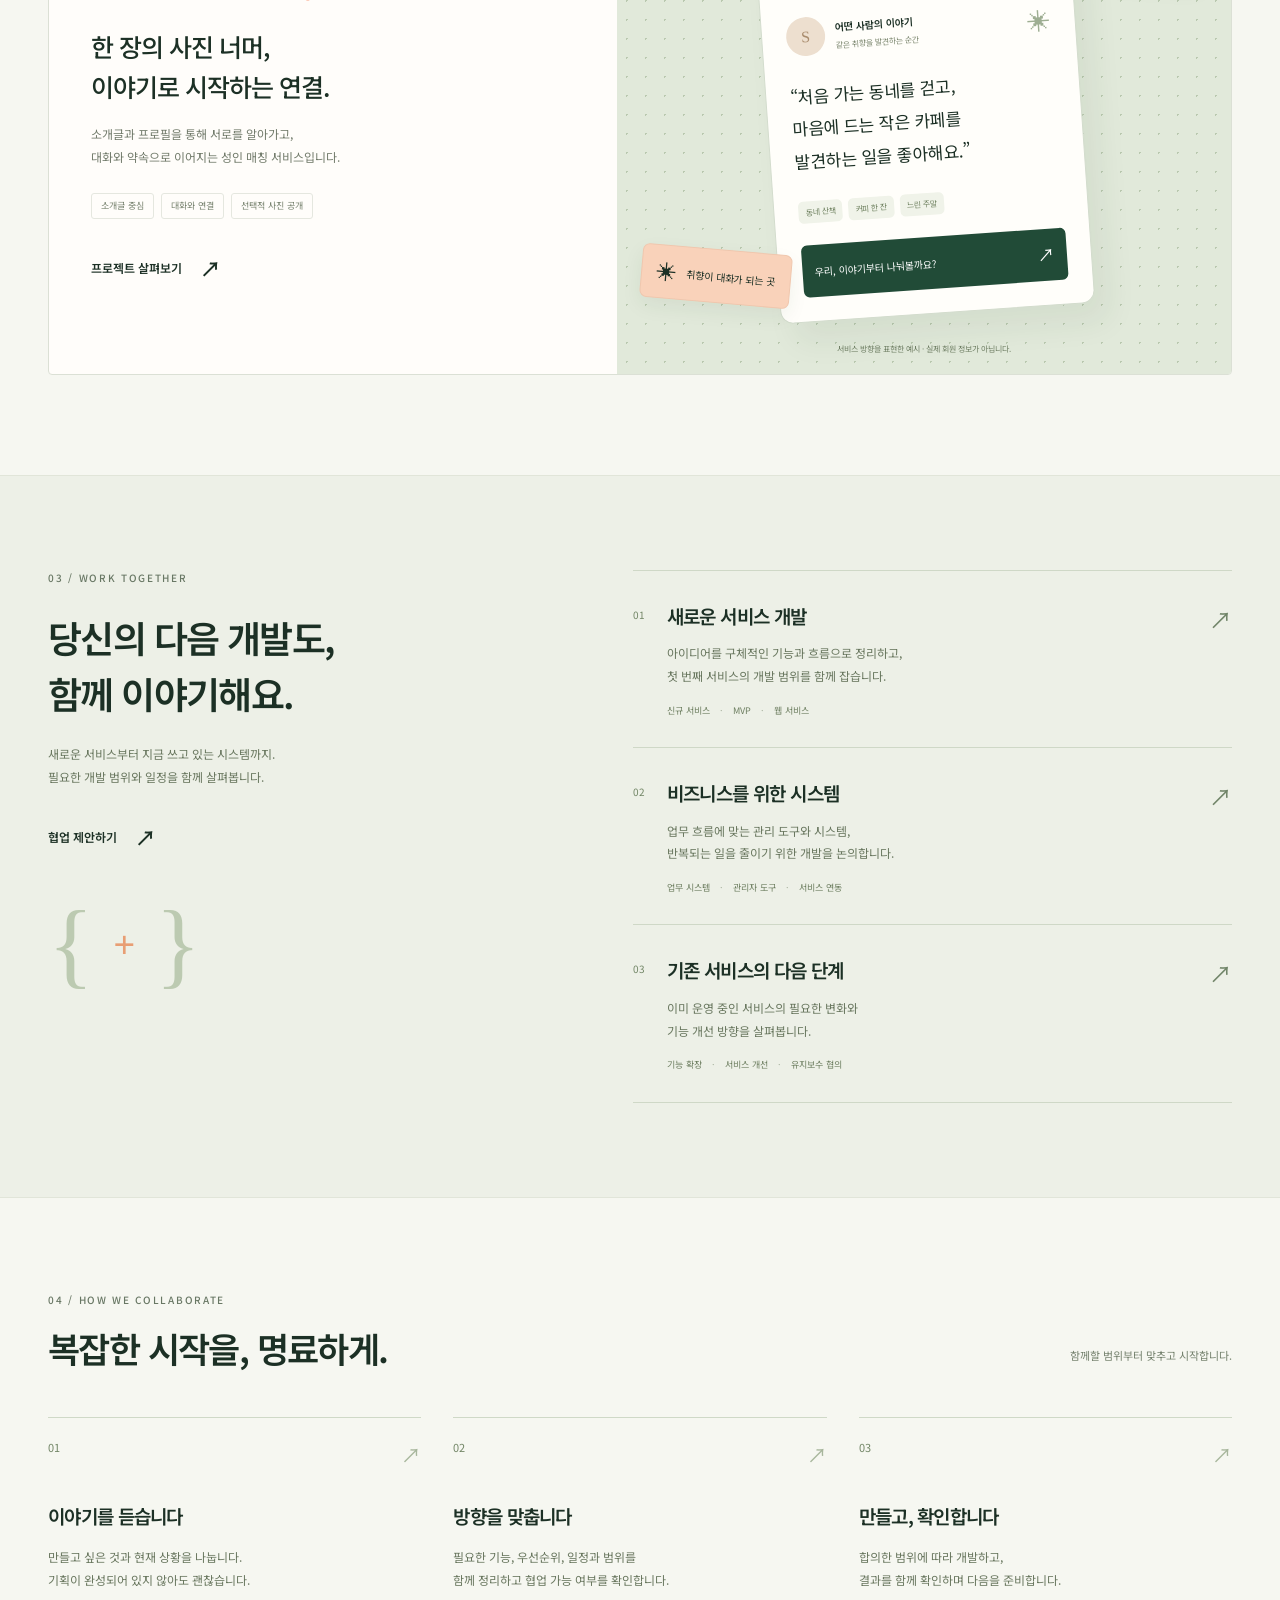
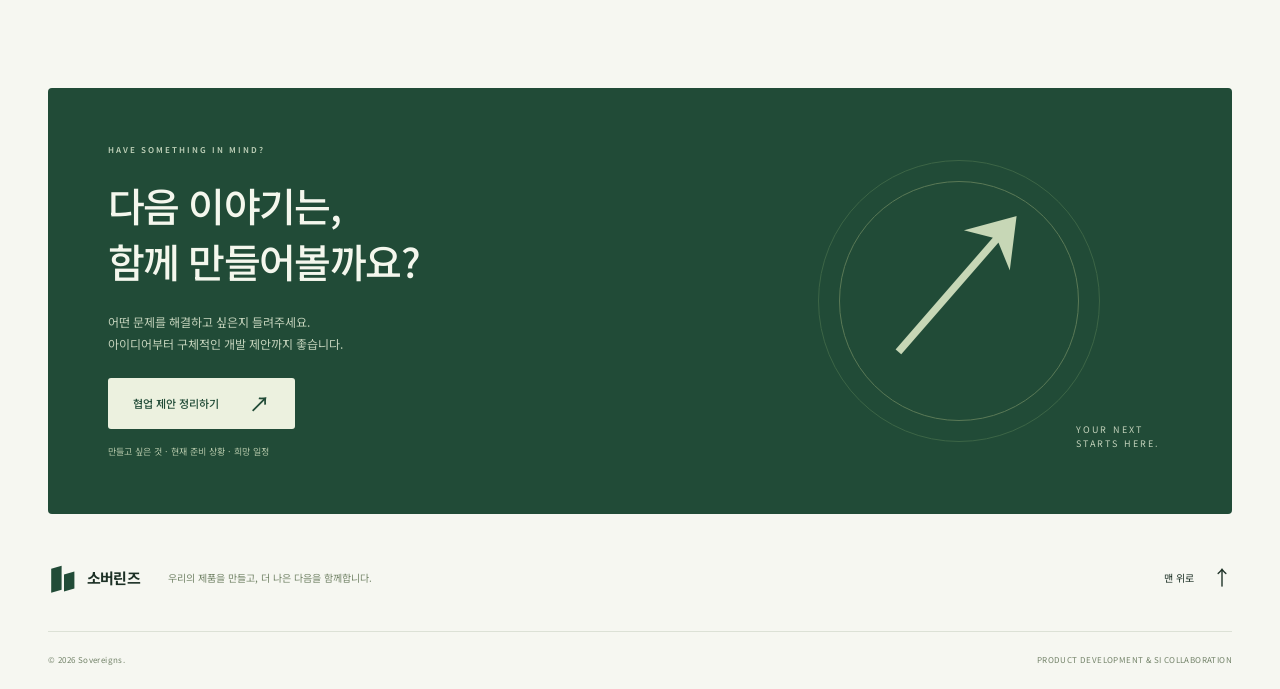
==== commit 42ec9058: "Use Sovereigns company branding on Korean homepage Update the company name, page title, description," ====
--- a/ko/index.html
+++ b/ko/index.html
@@ -1,21 +1,22 @@
-<!doctype html>
-<html lang="ko">
-<head>
-<meta charset="utf-8"><meta name="viewport" content="width=device-width, initial-scale=1"><meta name="theme-color" content="#f6f7f1"><meta name="description" content="자체 서비스를 만들고, 비즈니스에 필요한 소프트웨어를 함께 개발합니다. SELLECT 프로젝트와 SI 개발 협업을 소개합니다."><title>프로덕트 스튜디오 — 아이디어를, 쓰이는 서비스로.</title><link rel="icon" type="image/svg+xml" href="favicon.svg"><link rel="stylesheet" href="styles.css"><script src="app.js" defer></script>
-</head>
-<body>
-<a class="skip-link" href="#main">본문으로 바로가기</a>
-<header class="header"><a href="#" class="brand" aria-label="프로덕트 스튜디오 홈"><span class="brand-mark" aria-hidden="true"><i></i><i></i></span><span>프로덕트 스튜디오<span class="brand-sub">PRODUCT & ENGINEERING</span></span></a><nav class="desktop-nav" aria-label="주 메뉴"><a href="#about">소개</a><a href="#projects">프로젝트</a><a href="#services">개발 협업</a></nav><a class="header-contact" href="#contact">프로젝트 이야기하기 <span aria-hidden="true">↗</span></a><button class="menu-toggle" aria-label="메뉴 열기" aria-expanded="false" aria-controls="mobile-nav"><span></span><span></span></button><nav id="mobile-nav" class="mobile-nav" aria-label="모바일 메뉴" hidden><a href="#about">소개</a><a href="#projects">프로젝트</a><a href="#services">개발 협업</a><a href="#contact">프로젝트 이야기하기 ↗</a></nav></header>
-<main id="main">
-<section class="hero wrap" aria-labelledby="hero-title"><div class="hero-copy"><p class="eyebrow"><span class="tiny-plus" aria-hidden="true">✳</span> SMALL STUDIO. REAL PRODUCTS.</p><h1 id="hero-title">아이디어를,<br><span>쓰이는 서비스로.</span></h1><p class="hero-description">우리의 서비스를 직접 만들고,<br>당신의 비즈니스에 필요한 소프트웨어를 함께 개발합니다.</p><div class="hero-actions"><a class="button primary" href="#projects">우리가 만드는 것 <span aria-hidden="true">↗</span></a><a class="text-link" href="#services">개발 협업 알아보기 <span aria-hidden="true">→</span></a></div><div class="hero-note"><span class="status-dot" aria-hidden="true"></span> 자체 프로덕트 개발 <span class="note-slash">/</span> SI 프로젝트 협업</div></div><div class="hero-visual" aria-hidden="true"><div class="visual-top"><span>FROM IDEA TO EVERYDAY.</span><span>01 — ∞</span></div><img src="hero-art.svg" alt="" width="640" height="620" class="hero-art"><div class="visual-caption"><span class="caption-plus">+</span><p>작은 생각의 시작.<br><strong>실제로 쓰이는 결과.</strong></p><span class="orbital-arrow">↗</span></div><span class="visual-stamp">LET’S<br>MAKE IT<br><b>REAL.</b></span></div></section>
-<div class="discipline-strip"><div class="wrap"><span>PRODUCT DEVELOPMENT</span><i aria-hidden="true">✳</i><span>SOFTWARE ENGINEERING</span><i aria-hidden="true">✳</i><span>THOUGHTFUL COLLABORATION</span></div></div>
-<section id="about" class="about wrap section-space" aria-labelledby="about-title"><p class="section-label"><span>01 / ABOUT</span><span>우리가 일하는 이유</span></p><div class="about-content"><h2 id="about-title">직접 만드는 시선으로,<br>함께 만드는 일까지.</h2><div class="about-body"><p>자체 프로덕트를 개발하는 일과 다른 비즈니스의 문제를 해결하는 일. 우리는 두 가지 일을 함께합니다.</p><p>현재 SELLECT를 만들고 있으며, 프로젝트의 방향과 일정이 맞는 SI 개발 협업도 진행합니다. 무엇을 만들지부터 차분히 정리하고, 필요한 기능을 실제 서비스로 연결합니다.</p></div></div></section>
-<section id="projects" class="projects wrap section-space" aria-labelledby="projects-title"><div class="section-heading"><div><p class="section-label">02 / OUR PRODUCT</p><h2 id="projects-title">지금, 만들고 있습니다.</h2></div><span class="section-aside">작은 발견에서 시작한 우리의 서비스</span></div><article class="project-card"><div class="project-story"><div class="project-top"><span class="project-kind">OWN PRODUCT / 01</span><span class="status-badge"><span class="status-dot" aria-hidden="true"></span> 개발 중</span></div><h3>SELLECT<span class="project-period">.</span></h3><p class="project-lead">한 장의 사진 너머,<br>이야기로 시작하는 연결.</p><p class="project-description">소개글과 프로필을 통해 서로를 알아가고,<br class="desktop-break"> 대화와 약속으로 이어지는 성인 매칭 서비스입니다.</p><div class="project-tags"><span>소개글 중심</span><span>대화와 연결</span><span>선택적 사진 공개</span></div><button class="project-more text-link" data-open="product-dialog">프로젝트 살펴보기 <span aria-hidden="true">↗</span></button></div><div class="project-visual"><span class="project-visual-label">A CONNECTION BEYOND THE FIRST LOOK</span><div class="floating-note note-one">어떤 이야기를 가진 사람일까?</div><div class="profile-demo"><div class="demo-header"><strong>sellect.</strong><span>소개글 먼저</span></div><div class="demo-identity"><div class="demo-avatar" aria-hidden="true">S</div><div><span class="demo-person">어떤 사람의 이야기</span><span class="demo-small">같은 취향을 발견하는 순간</span></div><span class="demo-star" aria-hidden="true">✳</span></div><p class="demo-intro">“처음 가는 동네를 걷고,<br>마음에 드는 작은 카페를<br>발견하는 일을 좋아해요.”</p><div class="demo-tags"><span>동네 산책</span><span>커피 한 잔</span><span>느린 주말</span></div><div class="demo-prompt">우리, 이야기부터 나눠볼까요? <span aria-hidden="true">↗</span></div></div><div class="floating-note note-two"><span aria-hidden="true">✳</span> 취향이 대화가 되는 곳</div><span class="demo-caption">서비스 방향을 표현한 예시 · 실제 회원 정보가 아닙니다.</span></div></article></section>
-<section id="services" class="services section-space" aria-labelledby="services-title"><div class="wrap services-grid"><div class="services-intro"><p class="section-label">03 / WORK TOGETHER</p><h2 id="services-title">당신의 다음 개발도,<br>함께 이야기해요.</h2><p>새로운 서비스부터 지금 쓰고 있는 시스템까지.<br>필요한 개발 범위와 일정을 함께 살펴봅니다.</p><a class="text-link" href="#contact">협업 제안하기 <span aria-hidden="true">↗</span></a><div class="service-symbol" aria-hidden="true"><span>{</span><i>+</i><span>}</span></div></div><div class="service-list"><article><span class="service-number">01</span><div><h3>새로운 서비스 개발</h3><p>아이디어를 구체적인 기능과 흐름으로 정리하고,<br class="desktop-break"> 첫 번째 서비스의 개발 범위를 함께 잡습니다.</p><div class="service-tags">신규 서비스 <span>·</span> MVP <span>·</span> 웹 서비스</div></div><span class="service-arrow" aria-hidden="true">↗</span></article><article><span class="service-number">02</span><div><h3>비즈니스를 위한 시스템</h3><p>업무 흐름에 맞는 관리 도구와 시스템,<br class="desktop-break"> 반복되는 일을 줄이기 위한 개발을 논의합니다.</p><div class="service-tags">업무 시스템 <span>·</span> 관리자 도구 <span>·</span> 서비스 연동</div></div><span class="service-arrow" aria-hidden="true">↗</span></article><article><span class="service-number">03</span><div><h3>기존 서비스의 다음 단계</h3><p>이미 운영 중인 서비스의 필요한 변화와<br class="desktop-break"> 기능 개선 방향을 살펴봅니다.</p><div class="service-tags">기능 확장 <span>·</span> 서비스 개선 <span>·</span> 유지보수 협의</div></div><span class="service-arrow" aria-hidden="true">↗</span></article></div></div></section>
-<section class="process wrap section-space" aria-labelledby="process-title"><div class="section-heading"><div><p class="section-label">04 / HOW WE COLLABORATE</p><h2 id="process-title">복잡한 시작을, 명료하게.</h2></div><p class="section-aside">함께할 범위부터 맞추고 시작합니다.</p></div><div class="process-steps"><article><span class="step-index">01 <i aria-hidden="true">↗</i></span><h3>이야기를 듣습니다</h3><p>만들고 싶은 것과 현재 상황을 나눕니다.<br>기획이 완성되어 있지 않아도 괜찮습니다.</p></article><article><span class="step-index">02 <i aria-hidden="true">↗</i></span><h3>방향을 맞춥니다</h3><p>필요한 기능, 우선순위, 일정과 범위를<br>함께 정리하고 협업 가능 여부를 확인합니다.</p></article><article><span class="step-index">03 <i aria-hidden="true">↗</i></span><h3>만들고, 확인합니다</h3><p>합의한 범위에 따라 개발하고,<br>결과를 함께 확인하며 다음을 준비합니다.</p></article></div></section>
-<section id="contact" class="contact wrap" aria-labelledby="contact-title"><div><p class="eyebrow">HAVE SOMETHING IN MIND?</p><h2 id="contact-title">다음 이야기는,<br>함께 만들어볼까요?</h2><p>어떤 문제를 해결하고 싶은지 들려주세요.<br>아이디어부터 구체적인 개발 제안까지 좋습니다.</p><button class="button light" data-open="contact-dialog">협업 제안 정리하기 <span aria-hidden="true">↗</span></button><span class="contact-note">만들고 싶은 것 · 현재 준비 상황 · 희망 일정</span></div><div class="contact-art" aria-hidden="true"><div class="contact-ring"></div><span>↗</span><p>YOUR NEXT<br>STARTS HERE.</p></div></section>
-</main>
-<footer class="footer wrap"><a href="#" class="brand"><span class="brand-mark" aria-hidden="true"><i></i><i></i></span><span>프로덕트 스튜디오</span></a><p>우리의 제품을 만들고, 더 나은 다음을 함께합니다.</p><a href="#main" class="back-top">맨 위로 <span aria-hidden="true">↑</span></a><div class="footer-bottom"><span>© <span id="year">2026</span> Product Studio.</span><span>PRODUCT DEVELOPMENT & SI COLLABORATION</span></div></footer>
-<dialog id="product-dialog" aria-labelledby="product-dialog-title"><div class="dialog-header"><span class="section-label">OUR PRODUCT / SELLECT</span><button class="close-dialog" aria-label="프로젝트 소개 닫기">×</button></div><span class="status-badge"><span class="status-dot" aria-hidden="true"></span> 개발 · 내부 테스트 중</span><h2 id="product-dialog-title">사람을 알아가는<br>또 하나의 시작.</h2><p class="dialog-lead">SELLECT는 소개글과 프로필을 통해 상대를 탐색하고, 대화와 약속으로 연결되는 성인 매칭 서비스를 만들고 있습니다.</p><div class="product-details"><article><span>01</span><div><h3>소개글에서 시작</h3><p>취향과 이야기를 통해 서로를 알아가는 경험을 지향합니다.</p></div></article><article><span>02</span><div><h3>대화에서 만남으로</h3><p>프로필 탐색 이후 대화와 약속으로 이어지는 흐름을 설계합니다.</p></div></article><article><span>03</span><div><h3>공개는 자신의 선택으로</h3><p>원본 사진 공개는 상대방의 동의에 따라 이루어지는 방향으로 개발합니다.</p></div></article></div><p class="dialog-footnote">현재 팀 내부 테스트 단계입니다. 소개 화면은 서비스 방향을 표현한 예시이며, 정식 출시 전 기능과 화면은 변경될 수 있습니다.</p></dialog>
-<dialog id="contact-dialog" aria-labelledby="contact-dialog-title"><div class="dialog-header"><span class="section-label">LET’S MAKE SOMETHING</span><button class="close-dialog" aria-label="협업 제안 닫기">×</button></div><h2 id="contact-dialog-title">어떤 것을<br>만들고 싶으신가요?</h2><p class="dialog-lead">몇 가지를 적으면 전달하기 좋은 제안문으로 정리해드립니다. 작성 내용은 이 화면에만 남습니다.</p><form id="brief-form"><label>어떤 도움이 필요한가요?<select name="type"><option>새로운 서비스 개발</option><option>업무 시스템 구축</option><option>기존 서비스 개선</option><option>기타 개발 협업</option></select></label><label>만들고 싶은 것 <span class="required">필수</span><textarea name="description" rows="3" placeholder="해결하고 싶은 문제나 만들고 싶은 서비스를 알려주세요." required maxlength="2000"></textarea></label><div class="form-row"><label>현재 준비된 것<input name="prepared" placeholder="예: 아이디어, 기획서, 기존 서비스" maxlength="300"></label><label>희망 일정<input name="schedule" placeholder="예: 협의 후 결정" maxlength="100"></label></div><label>예상 예산 <span class="optional">선택</span><input name="budget" placeholder="예: 범위를 정한 뒤 협의" maxlength="100"></label><button class="button primary form-submit" type="submit">제안문 만들기 <span aria-hidden="true">↗</span></button><p class="form-disclaimer">자동 전송되지 않습니다. 제안문을 복사해 담당자에게 전달할 수 있습니다.</p></form><div id="brief-result" hidden><label for="brief-output">작성한 협업 제안</label><textarea id="brief-output" rows="10" readonly></textarea><div class="result-actions"><button class="button primary" id="copy-brief">내용 복사하기 <span aria-hidden="true">↗</span></button><button class="text-link" id="edit-brief">다시 수정하기</button></div><p id="copy-status" role="status" aria-live="polite"></p></div></dialog>
+<!doctype html>
+<html lang="ko">
+<head>
+<meta charset="utf-8"><meta name="viewport" content="width=device-width, initial-scale=1"><meta name="theme-color" content="#f6f7f1"><meta name="description" content="소버린즈(Sovereigns)는 자체 서비스를 만들고, 비즈니스에 필요한 소프트웨어를 함께 개발합니다. SELLECT 프로젝트와 SI 개발 협업을 소개합니다."><title>소버린즈 | Sovereigns — 아이디어를, 쓰이는 서비스로.</title><link rel="icon" type="image/svg+xml" href="favicon.svg"><link rel="stylesheet" href="styles.css"><script src="app.js" defer></script>
+</head>
+<body>
+<a class="skip-link" href="#main">본문으로 바로가기</a>
+<header class="header"><a href="#" class="brand" aria-label="소버린즈 홈"><span class="brand-mark" aria-hidden="true"><i></i><i></i></span><span>소버린즈<span class="brand-sub">PRODUCT & ENGINEERING</span></span></a><nav class="desktop-nav" aria-label="주 메뉴"><a href="#about">소개</a><a href="#projects">프로젝트</a><a href="#services">개발 협업</a></nav><a class="header-contact" href="#contact">프로젝트 이야기하기 <span aria-hidden="true">↗</span></a><button class="menu-toggle" aria-label="메뉴 열기" aria-expanded="false" aria-controls="mobile-nav"><span></span><span></span></button><nav id="mobile-nav" class="mobile-nav" aria-label="모바일 메뉴" hidden><a href="#about">소개</a><a href="#projects">프로젝트</a><a href="#services">개발 협업</a><a href="#contact">프로젝트 이야기하기 ↗</a></nav></header>
+<main id="main">
+<section class="hero wrap" aria-labelledby="hero-title"><div class="hero-copy"><p class="eyebrow"><span class="tiny-plus" aria-hidden="true">✳</span> SMALL STUDIO. REAL PRODUCTS.</p><h1 id="hero-title">아이디어를,<br><span>쓰이는 서비스로.</span></h1><p class="hero-description">우리의 서비스를 직접 만들고,<br>당신의 비즈니스에 필요한 소프트웨어를 함께 개발합니다.</p><div class="hero-actions"><a class="button primary" href="#projects">우리가 만드는 것 <span aria-hidden="true">↗</span></a><a class="text-link" href="#services">개발 협업 알아보기 <span aria-hidden="true">→</span></a></div><div class="hero-note"><span class="status-dot" aria-hidden="true"></span> 자체 프로덕트 개발 <span class="note-slash">/</span> SI 프로젝트 협업</div></div><div class="hero-visual" aria-hidden="true"><div class="visual-top"><span>FROM IDEA TO EVERYDAY.</span><span>01 — ∞</span></div><img src="hero-art.svg" alt="" width="640" height="620" class="hero-art"><div class="visual-caption"><span class="caption-plus">+</span><p>작은 생각의 시작.<br><strong>실제로 쓰이는 결과.</strong></p><span class="orbital-arrow">↗</span></div><span class="visual-stamp">LET’S<br>MAKE IT<br><b>REAL.</b></span></div></section>
+<div class="discipline-strip"><div class="wrap"><span>PRODUCT DEVELOPMENT</span><i aria-hidden="true">✳</i><span>SOFTWARE ENGINEERING</span><i aria-hidden="true">✳</i><span>THOUGHTFUL COLLABORATION</span></div></div>
+<section id="about" class="about wrap section-space" aria-labelledby="about-title"><p class="section-label"><span>01 / ABOUT</span><span>우리가 일하는 이유</span></p><div class="about-content"><h2 id="about-title">직접 만드는 시선으로,<br>함께 만드는 일까지.</h2><div class="about-body"><p>자체 프로덕트를 개발하는 일과 다른 비즈니스의 문제를 해결하는 일. 우리는 두 가지 일을 함께합니다.</p><p>현재 SELLECT를 만들고 있으며, 프로젝트의 방향과 일정이 맞는 SI 개발 협업도 진행합니다. 무엇을 만들지부터 차분히 정리하고, 필요한 기능을 실제 서비스로 연결합니다.</p></div></div></section>
+<section id="projects" class="projects wrap section-space" aria-labelledby="projects-title"><div class="section-heading"><div><p class="section-label">02 / OUR PRODUCT</p><h2 id="projects-title">지금, 만들고 있습니다.</h2></div><span class="section-aside">작은 발견에서 시작한 우리의 서비스</span></div><article class="project-card"><div class="project-story"><div class="project-top"><span class="project-kind">OWN PRODUCT / 01</span><span class="status-badge"><span class="status-dot" aria-hidden="true"></span> 개발 중</span></div><h3>SELLECT<span class="project-period">.</span></h3><p class="project-lead">한 장의 사진 너머,<br>이야기로 시작하는 연결.</p><p class="project-description">소개글과 프로필을 통해 서로를 알아가고,<br class="desktop-break"> 대화와 약속으로 이어지는 성인 매칭 서비스입니다.</p><div class="project-tags"><span>소개글 중심</span><span>대화와 연결</span><span>선택적 사진 공개</span></div><button class="project-more text-link" data-open="product-dialog">프로젝트 살펴보기 <span aria-hidden="true">↗</span></button></div><div class="project-visual"><span class="project-visual-label">A CONNECTION BEYOND THE FIRST LOOK</span><div class="floating-note note-one">어떤 이야기를 가진 사람일까?</div><div class="profile-demo"><div class="demo-header"><strong>sellect.</strong><span>소개글 먼저</span></div><div class="demo-identity"><div class="demo-avatar" aria-hidden="true">S</div><div><span class="demo-person">어떤 사람의 이야기</span><span class="demo-small">같은 취향을 발견하는 순간</span></div><span class="demo-star" aria-hidden="true">✳</span></div><p class="demo-intro">“처음 가는 동네를 걷고,<br>마음에 드는 작은 카페를<br>발견하는 일을 좋아해요.”</p><div class="demo-tags"><span>동네 산책</span><span>커피 한 잔</span><span>느린 주말</span></div><div class="demo-prompt">우리, 이야기부터 나눠볼까요? <span aria-hidden="true">↗</span></div></div><div class="floating-note note-two"><span aria-hidden="true">✳</span> 취향이 대화가 되는 곳</div><span class="demo-caption">서비스 방향을 표현한 예시 · 실제 회원 정보가 아닙니다.</span></div></article></section>
+<section id="services" class="services section-space" aria-labelledby="services-title"><div class="wrap services-grid"><div class="services-intro"><p class="section-label">03 / WORK TOGETHER</p><h2 id="services-title">당신의 다음 개발도,<br>함께 이야기해요.</h2><p>새로운 서비스부터 지금 쓰고 있는 시스템까지.<br>필요한 개발 범위와 일정을 함께 살펴봅니다.</p><a class="text-link" href="#contact">협업 제안하기 <span aria-hidden="true">↗</span></a><div class="service-symbol" aria-hidden="true"><span>{</span><i>+</i><span>}</span></div></div><div class="service-list"><article><span class="service-number">01</span><div><h3>새로운 서비스 개발</h3><p>아이디어를 구체적인 기능과 흐름으로 정리하고,<br class="desktop-break"> 첫 번째 서비스의 개발 범위를 함께 잡습니다.</p><div class="service-tags">신규 서비스 <span>·</span> MVP <span>·</span> 웹 서비스</div></div><span class="service-arrow" aria-hidden="true">↗</span></article><article><span class="service-number">02</span><div><h3>비즈니스를 위한 시스템</h3><p>업무 흐름에 맞는 관리 도구와 시스템,<br class="desktop-break"> 반복되는 일을 줄이기 위한 개발을 논의합니다.</p><div class="service-tags">업무 시스템 <span>·</span> 관리자 도구 <span>·</span> 서비스 연동</div></div><span class="service-arrow" aria-hidden="true">↗</span></article><article><span class="service-number">03</span><div><h3>기존 서비스의 다음 단계</h3><p>이미 운영 중인 서비스의 필요한 변화와<br class="desktop-break"> 기능 개선 방향을 살펴봅니다.</p><div class="service-tags">기능 확장 <span>·</span> 서비스 개선 <span>·</span> 유지보수 협의</div></div><span class="service-arrow" aria-hidden="true">↗</span></article></div></div></section>
+<section class="process wrap section-space" aria-labelledby="process-title"><div class="section-heading"><div><p class="section-label">04 / HOW WE COLLABORATE</p><h2 id="process-title">복잡한 시작을, 명료하게.</h2></div><p class="section-aside">함께할 범위부터 맞추고 시작합니다.</p></div><div class="process-steps"><article><span class="step-index">01 <i aria-hidden="true">↗</i></span><h3>이야기를 듣습니다</h3><p>만들고 싶은 것과 현재 상황을 나눕니다.<br>기획이 완성되어 있지 않아도 괜찮습니다.</p></article><article><span class="step-index">02 <i aria-hidden="true">↗</i></span><h3>방향을 맞춥니다</h3><p>필요한 기능, 우선순위, 일정과 범위를<br>함께 정리하고 협업 가능 여부를 확인합니다.</p></article><article><span class="step-index">03 <i aria-hidden="true">↗</i></span><h3>만들고, 확인합니다</h3><p>합의한 범위에 따라 개발하고,<br>결과를 함께 확인하며 다음을 준비합니다.</p></article></div></section>
+<section id="contact" class="contact wrap" aria-labelledby="contact-title"><div><p class="eyebrow">HAVE SOMETHING IN MIND?</p><h2 id="contact-title">다음 이야기는,<br>함께 만들어볼까요?</h2><p>어떤 문제를 해결하고 싶은지 들려주세요.<br>아이디어부터 구체적인 개발 제안까지 좋습니다.</p><button class="button light" data-open="contact-dialog">협업 제안 정리하기 <span aria-hidden="true">↗</span></button><span class="contact-note">만들고 싶은 것 · 현재 준비 상황 · 희망 일정</span></div><div class="contact-art" aria-hidden="true"><div class="contact-ring"></div><span>↗</span><p>YOUR NEXT<br>STARTS HERE.</p></div></section>
+</main>
+<footer class="footer wrap"><a href="#" class="brand"><span class="brand-mark" aria-hidden="true"><i></i><i></i></span><span>소버린즈</span></a><p>우리의 제품을 만들고, 더 나은 다음을 함께합니다.</p><a href="#main" class="back-top">맨 위로 <span aria-hidden="true">↑</span></a><div class="footer-bottom"><span>© <span id="year">2026</span> Sovereigns.</span><span>PRODUCT DEVELOPMENT & SI COLLABORATION</span></div></footer>
+<dialog id="product-dialog" aria-labelledby="product-dialog-title"><div class="dialog-header"><span class="section-label">OUR PRODUCT / SELLECT</span><button class="close-dialog" aria-label="프로젝트 소개 닫기">×</button></div><span class="status-badge"><span class="status-dot" aria-hidden="true"></span> 개발 · 내부 테스트 중</span><h2 id="product-dialog-title">사람을 알아가는<br>또 하나의 시작.</h2><p class="dialog-lead">SELLECT는 소개글과 프로필을 통해 상대를 탐색하고, 대화와 약속으로 연결되는 성인 매칭 서비스를 만들고 있습니다.</p><div class="product-details"><article><span>01</span><div><h3>소개글에서 시작</h3><p>취향과 이야기를 통해 서로를 알아가는 경험을 지향합니다.</p></div></article><article><span>02</span><div><h3>대화에서 만남으로</h3><p>프로필 탐색 이후 대화와 약속으로 이어지는 흐름을 설계합니다.</p></div></article><article><span>03</span><div><h3>공개는 자신의 선택으로</h3><p>원본 사진 공개는 상대방의 동의에 따라 이루어지는 방향으로 개발합니다.</p></div></article></div><p class="dialog-footnote">현재 팀 내부 테스트 단계입니다. 소개 화면은 서비스 방향을 표현한 예시이며, 정식 출시 전 기능과 화면은 변경될 수 있습니다.</p></dialog>
+<dialog id="contact-dialog" aria-labelledby="contact-dialog-title"><div class="dialog-header"><span class="section-label">LET’S MAKE SOMETHING</span><button class="close-dialog" aria-label="협업 제안 닫기">×</button></div><h2 id="contact-dialog-title">어떤 것을<br>만들고 싶으신가요?</h2><p class="dialog-lead">몇 가지를 적으면 전달하기 좋은 제안문으로 정리해드립니다. 작성 내용은 이 화면에만 남습니다.</p><form id="brief-form"><label>어떤 도움이 필요한가요?<select name="type"><option>새로운 서비스 개발</option><option>업무 시스템 구축</option><option>기존 서비스 개선</option><option>기타 개발 협업</option></select></label><label>만들고 싶은 것 <span class="required">필수</span><textarea name="description" rows="3" placeholder="해결하고 싶은 문제나 만들고 싶은 서비스를 알려주세요." required maxlength="2000"></textarea></label><div class="form-row"><label>현재 준비된 것<input name="prepared" placeholder="예: 아이디어, 기획서, 기존 서비스" maxlength="300"></label><label>희망 일정<input name="schedule" placeholder="예: 협의 후 결정" maxlength="100"></label></div><label>예상 예산 <span class="optional">선택</span><input name="budget" placeholder="예: 범위를 정한 뒤 협의" maxlength="100"></label><button class="button primary form-submit" type="submit">제안문 만들기 <span aria-hidden="true">↗</span></button><p class="form-disclaimer">자동 전송되지 않습니다. 제안문을 복사해 담당자에게 전달할 수 있습니다.</p></form><div id="brief-result" hidden><label for="brief-output">작성한 협업 제안</label><textarea id="brief-output" rows="10" readonly></textarea><div class="result-actions"><button class="button primary" id="copy-brief">내용 복사하기 <span aria-hidden="true">↗</span></button><button class="text-link" id="edit-brief">다시 수정하기</button></div><p id="copy-status" role="status" aria-live="polite"></p></div></dialog>
 </body></html>
+
